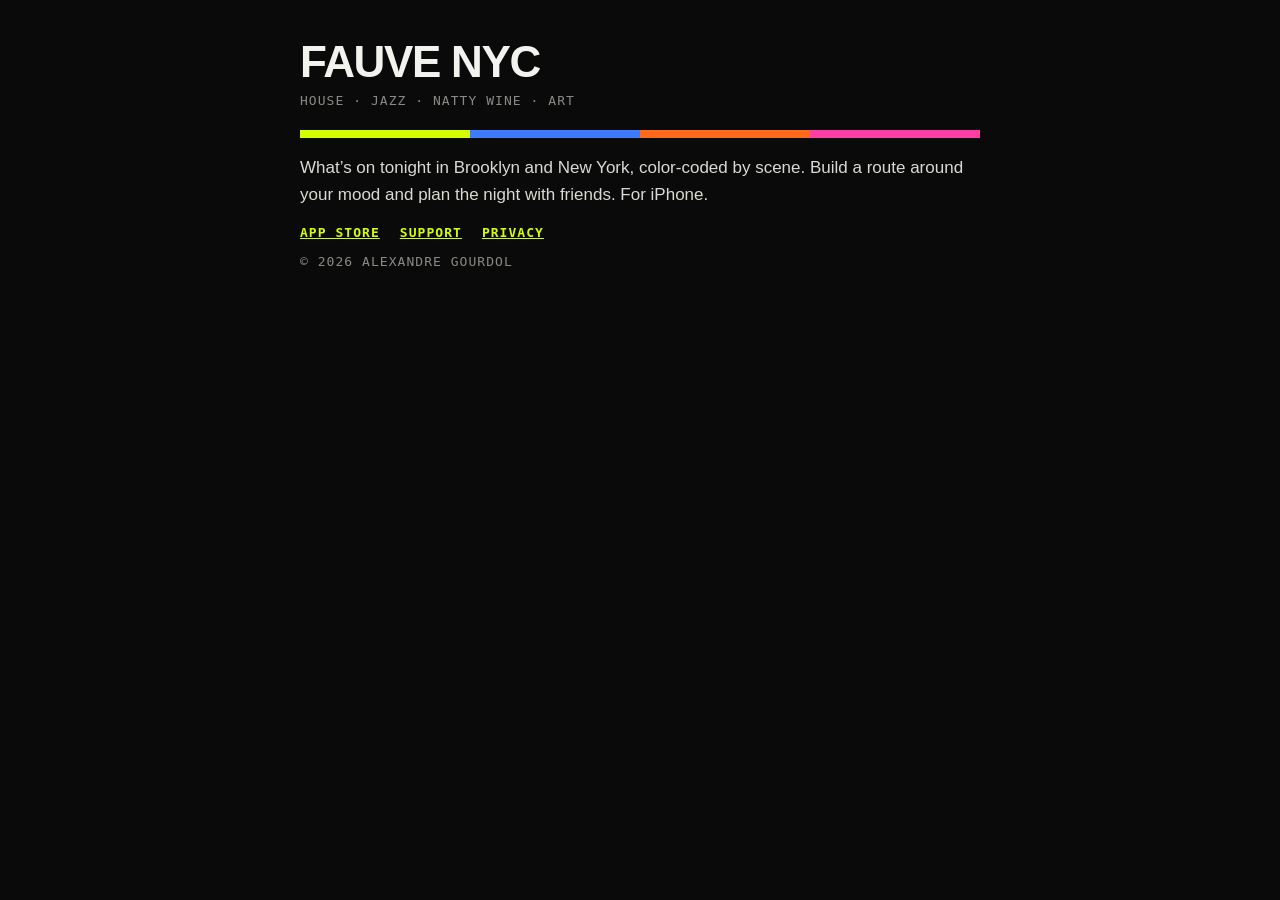
==== index.html @ bdf75ccf "Create index.html" ====
<!doctype html>
<html lang="en">
<head>
<meta charset="utf-8">
<meta name="viewport" content="width=device-width, initial-scale=1">
<title>FAUVE NYC</title>
<link rel="stylesheet" href="/style.css">
</head>
<body>
<main>
  <h1>FAUVE NYC</h1>
  <div class="meta">House · Jazz · Natty wine · Art</div>
  <div class="bar"><i></i><i></i><i></i><i></i></div>
  <p>What’s on tonight in Brooklyn and New York, color-coded by scene. Build a route around your mood and plan the night with friends. For iPhone.</p>
  <p class="links"><a href="https://apps.apple.com/app/id6825388764">App Store</a><a href="/support">Support</a><a href="/privacy">Privacy</a></p>
  <p class="meta">© 2026 Alexandre Gourdol</p>
</main>
</body>
</html>
---- style.css ----
:root { color-scheme: dark; }
body { margin: 0; background: #0A0A0A; color: #F2F2EE; font: 17px/1.55 "Helvetica Neue", Arial, sans-serif; }
main { max-width: 680px; margin: 0 auto; padding: 40px 16px 80px; }
.home { display: inline-block; margin-bottom: 28px; font: 700 13px Menlo, monospace; letter-spacing: 0.12em; color: #F2F2EE; text-decoration: none; }
h1 { font: 900 44px/1 "Arial Black", "Helvetica Neue", sans-serif; letter-spacing: -0.03em; margin: 0 0 8px; text-transform: uppercase; }
h2 { font: 800 19px/1.2 "Helvetica Neue", Arial, sans-serif; margin: 36px 0 8px; text-transform: uppercase; letter-spacing: 0.02em; }
p, li { color: #DADAD4; }
.meta { font: 13px/1.4 Menlo, monospace; color: #8A8A85; text-transform: uppercase; letter-spacing: 0.08em; }
.bar { display: grid; grid-template-columns: repeat(4, 1fr); height: 8px; margin: 20px 0 8px; }
.bar i:nth-child(1) { background: #D4FF00; } .bar i:nth-child(2) { background: #3D7BFF; }
.bar i:nth-child(3) { background: #FF6A1A; } .bar i:nth-child(4) { background: #FF3EA5; }
a { color: #D4FF00; }
table { border-collapse: collapse; width: 100%; font-size: 15px; }
th, td { text-align: left; vertical-align: top; padding: 8px 10px 8px 0; border-bottom: 1px solid #2A2A28; }
th { font: 12px Menlo, monospace; text-transform: uppercase; letter-spacing: 0.08em; color: #8A8A85; }
.links { display: flex; gap: 20px; flex-wrap: wrap; font: 700 13px Menlo, monospace; letter-spacing: 0.08em; text-transform: uppercase; }
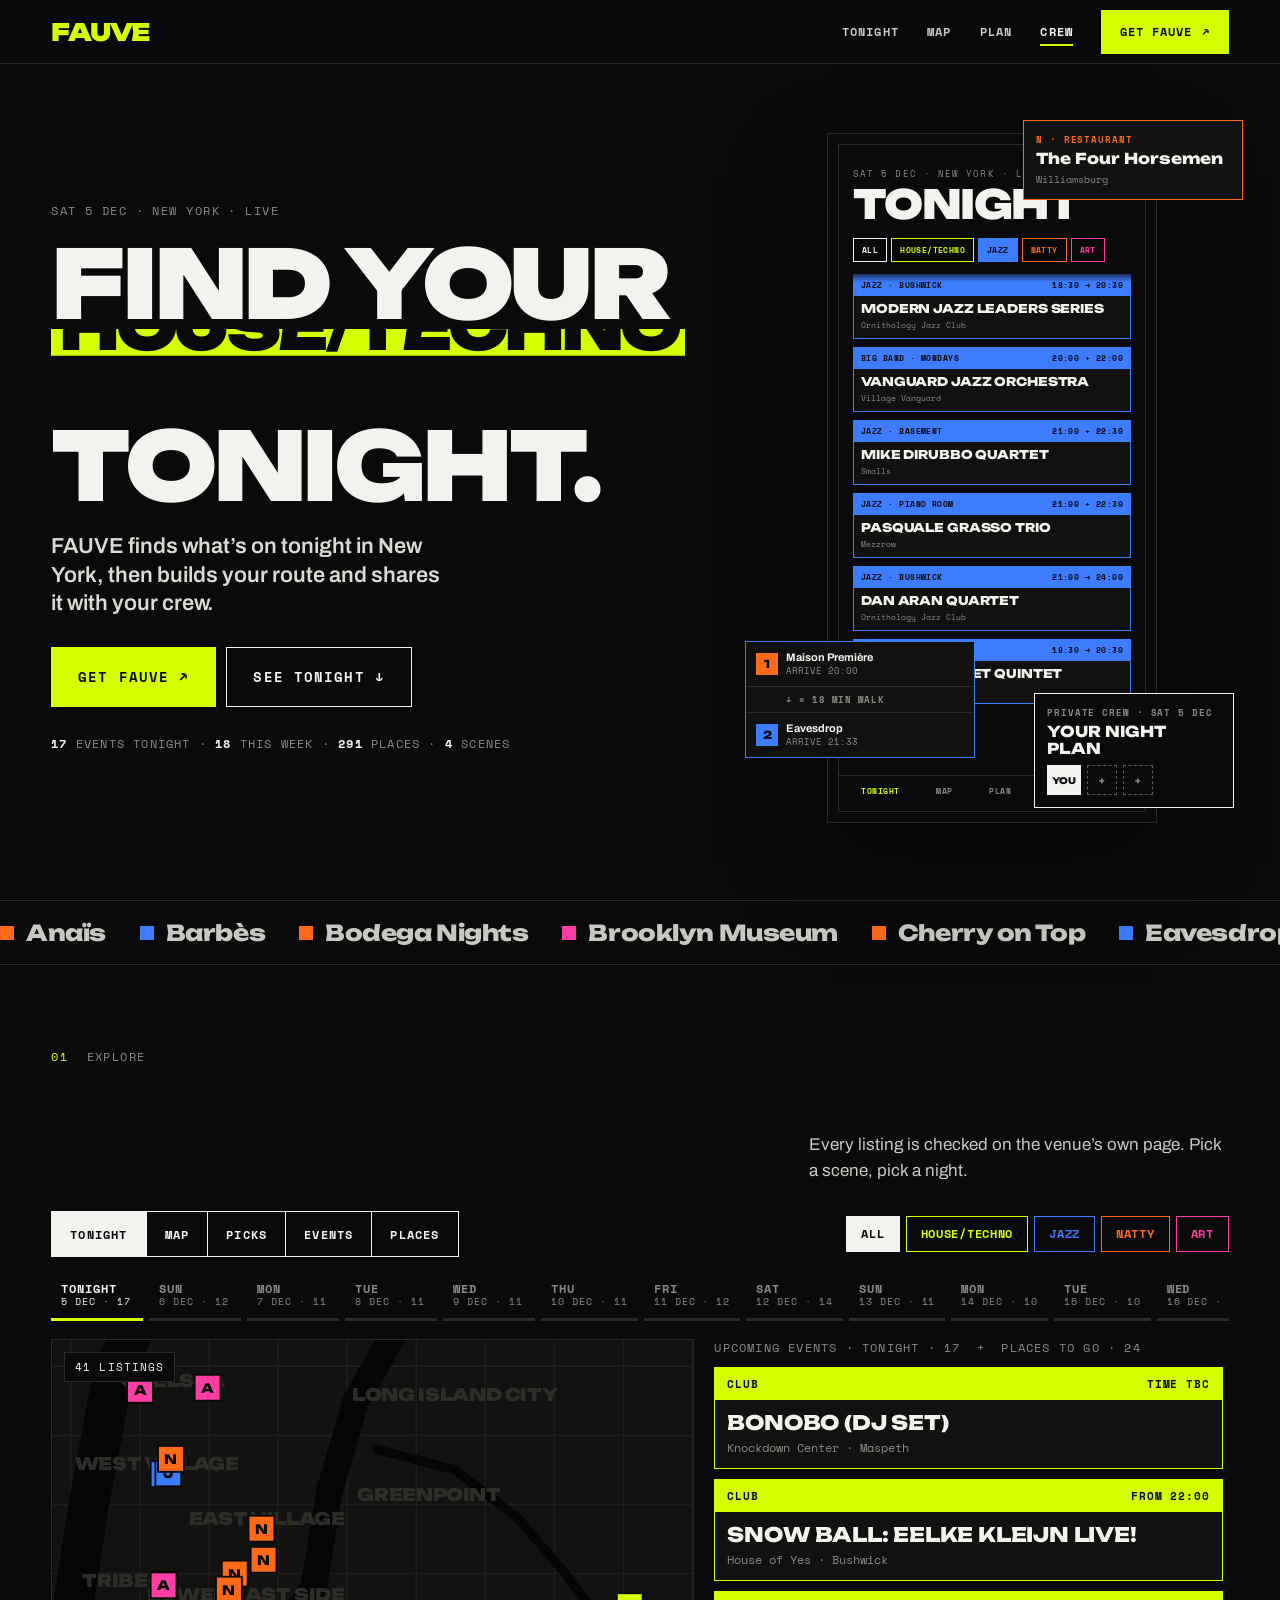
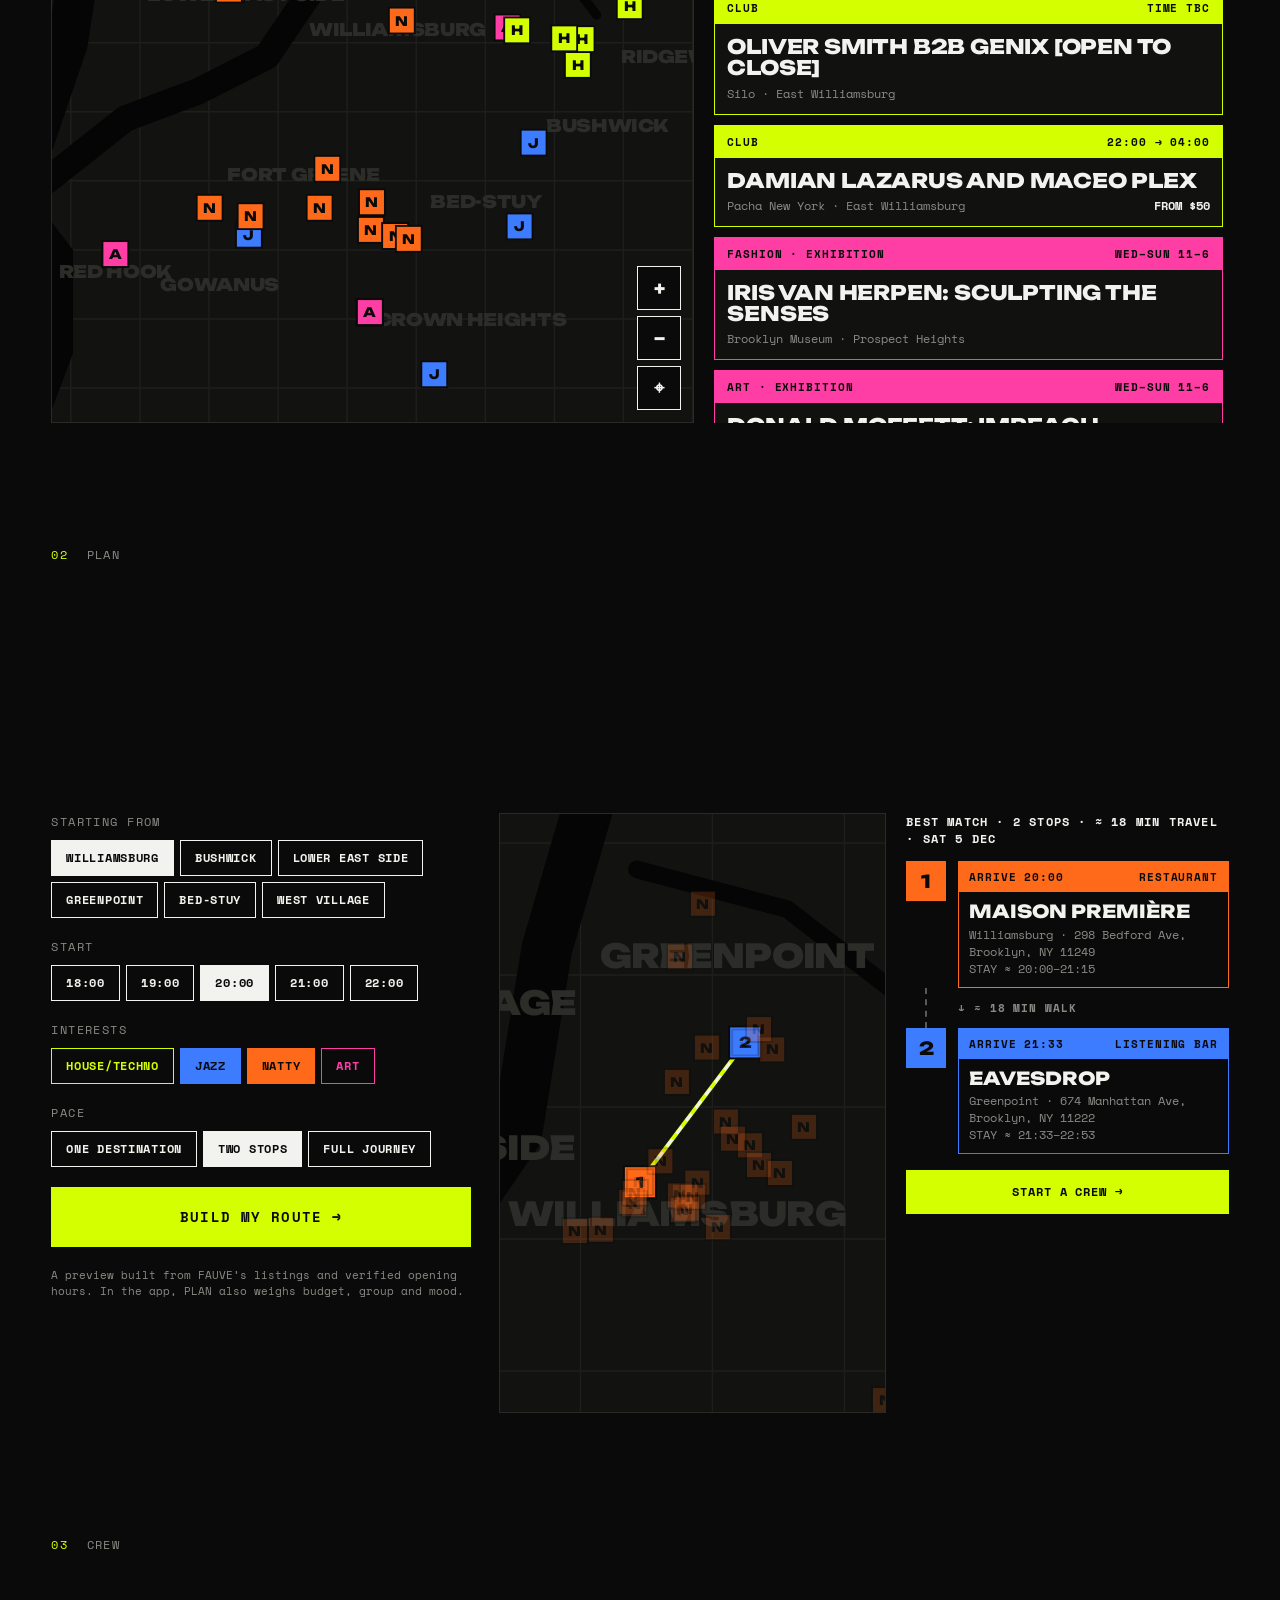
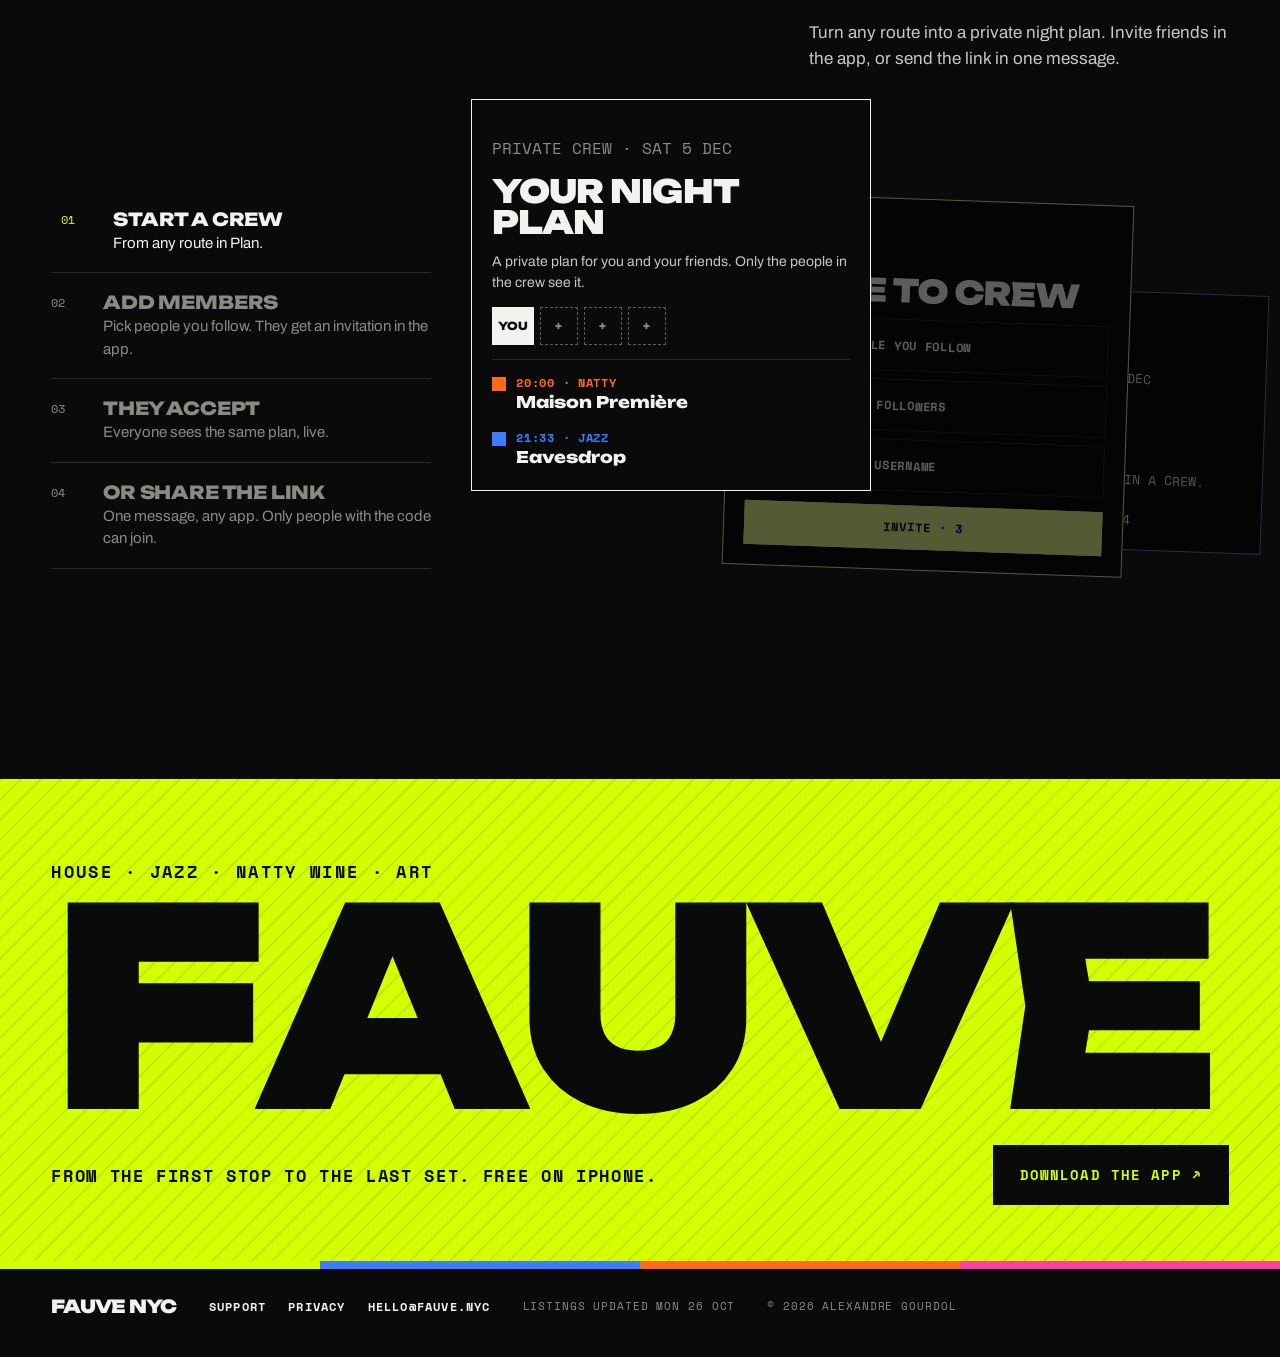
==== commit 1c6c4629: "Desktop site: Tonight, Map, Plan and Crew" ====
--- a/index.html
+++ b/index.html
@@ -3,17 +3,201 @@
 <head>
 <meta charset="utf-8">
 <meta name="viewport" content="width=device-width, initial-scale=1">
-<title>FAUVE NYC</title>
-<link rel="stylesheet" href="/style.css">
+<title>FAUVE NYC · Tonight in New York</title>
+<meta name="description" content="FAUVE finds what's on tonight in New York across house and techno, jazz, natural wine and art, then builds your route and shares it with your crew.">
+<meta name="theme-color" content="#0A0A0A">
+<link rel="preconnect" href="https://fonts.googleapis.com">
+<link rel="preconnect" href="https://fonts.gstatic.com" crossorigin>
+<link rel="stylesheet" href="https://fonts.googleapis.com/css2?family=Archivo:wght@400;600;800&family=Space+Mono:wght@400;700&family=Unbounded:wght@800;900&display=swap">
+<link rel="stylesheet" href="/site.css">
+<script defer src="/data.js"></script>
+<script defer src="/site.js"></script>
 </head>
 <body>
-<main>
-  <h1>FAUVE NYC</h1>
-  <div class="meta">House · Jazz · Natty wine · Art</div>
-  <div class="bar"><i></i><i></i><i></i><i></i></div>
-  <p>What’s on tonight in Brooklyn and New York, color-coded by scene. Build a route around your mood and plan the night with friends. For iPhone.</p>
-  <p class="links"><a href="https://apps.apple.com/app/id6825388764">App Store</a><a href="/support">Support</a><a href="/privacy">Privacy</a></p>
-  <p class="meta">© 2026 Alexandre Gourdol</p>
+<a class="skip" href="#explore">Skip to Tonight</a>
+
+<!-- Opening: the app's intro, direction A "Hatch". Click to skip; plays once per visit. -->
+<div class="intro" id="intro" aria-hidden="true">
+  <div class="intro-bars"><i></i><i></i><i></i><i></i></div>
+  <div class="intro-lime hatch">
+    <div class="intro-tag">HOUSE · JAZZ · NATTY WINE · ART</div>
+    <div class="intro-mask"><div class="intro-word">FAUVE</div></div>
+  </div>
+</div>
+
+<div class="cursor" aria-hidden="true"><span></span></div>
+
+<header class="nav" id="nav">
+  <a class="nav-logo" href="#top" aria-label="FAUVE NYC, back to top">FAUVE</a>
+  <nav class="nav-links" aria-label="Sections">
+    <a href="#explore" data-section="explore">TONIGHT</a>
+    <a href="#explore" data-section="explore" data-mode="map">MAP</a>
+    <a href="#plan" data-section="plan">PLAN</a>
+    <a href="#crew" data-section="crew">CREW</a>
+  </nav>
+  <a class="btn btn-accent nav-cta" href="https://apps.apple.com/app/id6825388764" data-magnetic>GET FAUVE <span aria-hidden="true">↗</span></a>
+  <button class="nav-menu" id="navMenu" aria-expanded="false" aria-controls="navSheet">MENU</button>
+</header>
+<div class="nav-sheet" id="navSheet" hidden>
+  <a href="#explore">TONIGHT</a><a href="#explore" data-mode="map">MAP</a><a href="#plan">PLAN</a><a href="#crew">CREW</a>
+  <a class="btn btn-accent" href="https://apps.apple.com/app/id6825388764">GET FAUVE ↗</a>
+</div>
+
+<main id="top">
+  <!-- HERO -->
+  <section class="hero" aria-labelledby="heroTitle">
+    <div class="hero-copy">
+      <p class="eyebrow" id="heroEyebrow">NEW YORK · TONIGHT · LIVE</p>
+      <h1 class="hero-title" id="heroTitle">
+        <span class="line"><span>FIND YOUR</span></span>
+        <span class="line"><span class="swap" id="heroSwap" aria-live="off">HOUSE/TECHNO</span></span>
+        <span class="line"><span>TONIGHT.</span></span>
+      </h1>
+      <p class="hero-sentence">FAUVE finds what’s on tonight in New York, then builds your route and shares it with your crew.</p>
+      <div class="hero-ctas">
+        <a class="btn btn-accent btn-lg" href="https://apps.apple.com/app/id6825388764" data-magnetic>GET FAUVE <span aria-hidden="true">↗</span></a>
+        <a class="btn btn-line btn-lg" href="#explore">SEE TONIGHT <span aria-hidden="true">↓</span></a>
+      </div>
+      <p class="hero-stats mono" id="heroStats"></p>
+    </div>
+
+    <div class="hero-stage" id="heroStage">
+      <div class="float float-pin" data-depth="28" aria-hidden="true"></div>
+      <div class="phone" data-depth="10">
+        <div class="phone-screen" id="phoneScreen" aria-label="Preview of the FAUVE app's Tonight screen" role="img">
+          <div class="ph-head">
+            <div class="ph-eyebrow" id="phEyebrow"></div>
+            <div class="ph-title">TONIGHT</div>
+          </div>
+          <div class="ph-chips" id="phChips"></div>
+          <div class="ph-feed"><div class="ph-feed-inner" id="phFeed"></div></div>
+          <div class="ph-tabs"><span class="on">TONIGHT</span><span>MAP</span><span>PLAN</span><span>SCENE</span><span>ME</span></div>
+        </div>
+      </div>
+      <div class="float float-route" data-depth="40" aria-hidden="true"></div>
+      <div class="float float-crew" data-depth="18" aria-hidden="true"></div>
+    </div>
+  </section>
+
+  <div class="marquee" aria-hidden="true"><div class="marquee-track" id="marquee"></div></div>
+
+  <!-- EXPLORE -->
+  <section class="explore" id="explore" aria-labelledby="exploreTitle">
+    <div class="section-head">
+      <p class="eyebrow"><span class="num">01</span> EXPLORE</p>
+      <h2 class="section-title reveal" id="exploreTitle">TONIGHT, ON ONE MAP.</h2>
+      <p class="section-sub">Every listing is checked on the venue’s own page. Pick a scene, pick a night.</p>
+    </div>
+
+    <div class="explore-bar">
+      <div class="modes" role="tablist" aria-label="Browse" id="modes">
+        <button role="tab" data-mode="tonight" aria-selected="true">TONIGHT</button>
+        <button role="tab" data-mode="map" aria-selected="false">MAP</button>
+        <button role="tab" data-mode="picks" aria-selected="false">PICKS</button>
+        <button role="tab" data-mode="events" aria-selected="false">EVENTS</button>
+        <button role="tab" data-mode="places" aria-selected="false">PLACES</button>
+      </div>
+      <div class="chips" id="sceneChips" role="group" aria-label="Scene"></div>
+    </div>
+    <div class="days" id="days" role="group" aria-label="Night"></div>
+
+    <div class="explore-grid" id="exploreGrid">
+      <div class="map-wrap">
+        <div class="map" id="exploreMap" role="application" aria-label="Map of tonight's listings. Drag to move, use the buttons to zoom."></div>
+        <div class="map-ctrl">
+          <button class="sq" data-zoom="1.4" aria-label="Zoom in">+</button>
+          <button class="sq" data-zoom="0.7" aria-label="Zoom out">−</button>
+          <button class="sq" data-reset aria-label="Back to the whole map">⌖</button>
+        </div>
+        <div class="map-count mono" id="mapCount"></div>
+      </div>
+      <div class="list-wrap">
+        <p class="list-head mono" id="listHead"></p>
+        <div class="list" id="list" aria-live="polite"></div>
+      </div>
+    </div>
+  </section>
+
+  <!-- PLAN -->
+  <section class="plan" id="plan" aria-labelledby="planTitle">
+    <div class="section-head">
+      <p class="eyebrow"><span class="num">02</span> PLAN</p>
+      <h2 class="section-title reveal" id="planTitle">TELL US YOUR MOOD.<br>WE’LL HANDLE THE REST.</h2>
+    </div>
+    <div class="plan-grid">
+      <form class="plan-form" id="planForm" aria-label="Build a route">
+        <fieldset><legend>STARTING FROM</legend><div class="chips" id="planFrom"></div></fieldset>
+        <fieldset><legend>START</legend><div class="chips" id="planStart"></div></fieldset>
+        <fieldset><legend>INTERESTS</legend><div class="chips" id="planInterests"></div></fieldset>
+        <fieldset><legend>PACE</legend><div class="chips" id="planPace"></div></fieldset>
+        <button class="btn btn-accent btn-lg btn-block" type="submit" data-magnetic>BUILD MY ROUTE →</button>
+        <p class="fine">A preview built from FAUVE’s listings and verified opening hours. In the app, PLAN also weighs budget, group and mood.</p>
+      </form>
+      <div class="plan-out">
+        <div class="map map-plan" id="planMap" role="img" aria-label="Map of the route"></div>
+        <ol class="route" id="route" aria-live="polite"></ol>
+      </div>
+    </div>
+  </section>
+
+  <!-- CREW -->
+  <section class="crew" id="crew" aria-labelledby="crewTitle">
+    <div class="section-head">
+      <p class="eyebrow"><span class="num">03</span> CREW</p>
+      <h2 class="section-title reveal" id="crewTitle">ONE PLAN.<br>THE WHOLE CREW.</h2>
+      <p class="section-sub">Turn any route into a private night plan. Invite friends in the app, or send the link in one message.</p>
+    </div>
+    <div class="crew-stage" id="crewStage">
+      <ol class="crew-steps" id="crewSteps">
+        <li data-step="0"><span class="mono">01</span><b>START A CREW</b><span>From any route in Plan.</span></li>
+        <li data-step="1"><span class="mono">02</span><b>ADD MEMBERS</b><span>Pick people you follow. They get an invitation in the app.</span></li>
+        <li data-step="2"><span class="mono">03</span><b>THEY ACCEPT</b><span>Everyone sees the same plan, live.</span></li>
+        <li data-step="3"><span class="mono">04</span><b>OR SHARE THE LINK</b><span>One message, any app. Only people with the code can join.</span></li>
+      </ol>
+      <div class="crew-cards" id="crewCards">
+        <article class="ccard ccard-plan" aria-label="Crew plan">
+          <p class="mono muted">PRIVATE CREW · <span id="crewDate"></span></p>
+          <h3>YOUR NIGHT PLAN</h3>
+          <p class="small">A private plan for you and your friends. Only the people in the crew see it.</p>
+          <div class="crew-members" id="crewMembers"></div>
+          <ol class="crew-stops" id="crewStops"></ol>
+        </article>
+        <article class="ccard ccard-invite" aria-label="Invite to crew">
+          <p class="mono muted">ADD MEMBERS</p>
+          <h3>INVITE TO CREW</h3>
+          <ul class="invite-rows" id="inviteRows"></ul>
+          <div class="btn btn-accent btn-block" aria-hidden="true">INVITE · 3</div>
+        </article>
+        <article class="ccard ccard-share" aria-label="Shared invite message">
+          <p class="mono muted">SHARE INVITE LINK</p>
+          <pre class="share-msg" id="shareMsg"></pre>
+        </article>
+      </div>
+    </div>
+  </section>
+
+  <!-- GET FAUVE -->
+  <section class="get hatch" id="get" aria-labelledby="getTitle">
+    <p class="get-tag">HOUSE · JAZZ · NATTY WINE · ART</p>
+    <h2 class="get-word" id="getTitle" aria-label="FAUVE">
+      <span>F</span><span>A</span><span>U</span><span>V</span><span>E</span>
+    </h2>
+    <div class="get-row">
+      <p class="get-line">FROM THE FIRST STOP TO THE LAST SET. FREE ON IPHONE.</p>
+      <a class="btn btn-ink btn-lg" href="https://apps.apple.com/app/id6825388764" data-magnetic>DOWNLOAD THE APP <span aria-hidden="true">↗</span></a>
+    </div>
+  </section>
 </main>
+
+<footer class="foot">
+  <div class="foot-bar"><i></i><i></i><i></i><i></i></div>
+  <div class="foot-row">
+    <span class="foot-logo">FAUVE NYC</span>
+    <nav aria-label="Footer"><a href="/support">SUPPORT</a><a href="/privacy">PRIVACY</a><a href="mailto:hello@fauve.nyc">HELLO@FAUVE.NYC</a></nav>
+    <span class="mono muted" id="footData"></span>
+    <span class="mono muted">© 2026 ALEXANDRE GOURDOL</span>
+  </div>
+</footer>
+<noscript><p class="noscript">FAUVE NYC shows what’s on tonight in New York. Turn on JavaScript to browse tonight’s listings, or <a href="https://apps.apple.com/app/id6825388764">get the app</a>.</p></noscript>
 </body>
 </html>
--- a/site.css
+++ b/site.css
@@ -0,0 +1,380 @@
+/* fauve.nyc: the app's tokens (src/theme/tokens.ts) on a large screen. Square corners, 1.5px borders,
+   four scene colors, three typefaces. */
+@property --accent { syntax: '<color>'; inherits: true; initial-value: #D4FF00; }
+
+:root {
+  --bg: #0A0A0A; --surface: #111110; --raised: #1A1A18; --line: #2A2A28; --dash: #5A5A55;
+  --text: #F2F2EE; --body: #DADAD4; --secondary: #C8C8C2; --muted: #8A8A85; --ink: #0A0A0A;
+  --house: #D4FF00; --jazz: #3D7BFF; --wine: #FF6A1A; --art: #FF3EA5;
+  --ground: #121211; --grid: #1E1E1C; --river: #050505; --district: #2C2C29;
+  --accent: #D4FF00;
+  --display: 'Unbounded', 'Arial Black', sans-serif;
+  --mono: 'Space Mono', ui-monospace, Menlo, monospace;
+  --sans: 'Archivo', 'Helvetica Neue', Arial, sans-serif;
+  --b: 1.5px;
+  --gutter: clamp(16px, 4vw, 56px);
+  --slam: cubic-bezier(.2, .9, .1, 1);
+  --wipe: cubic-bezier(.7, 0, .2, 1);
+  transition: --accent .6s var(--wipe);
+}
+* { box-sizing: border-box; }
+html { scroll-behavior: smooth; scroll-padding-top: 72px; }
+body { margin: 0; background: var(--bg); color: var(--text); font: 16px/1.5 var(--sans); -webkit-font-smoothing: antialiased; overflow-x: hidden; }
+a { color: inherit; }
+button { font: inherit; color: inherit; background: none; border: 0; padding: 0; cursor: pointer; }
+:focus-visible { outline: 2px solid var(--accent); outline-offset: 3px; }
+::selection { background: var(--accent); color: var(--ink); }
+.mono { font-family: var(--mono); }
+.muted { color: var(--muted); }
+.small { font-size: 14px; color: var(--secondary); }
+.skip { position: absolute; left: -999px; top: 8px; z-index: 100; background: var(--accent); color: var(--ink); padding: 10px 14px; font: 700 12px var(--mono); }
+.skip:focus { left: 8px; }
+.noscript { padding: 24px var(--gutter); }
+
+/* Hatched lime, as in the intro and the Event hero */
+.hatch { background-color: var(--house); background-image: repeating-linear-gradient(135deg, rgba(10,10,10,.09) 0 2px, transparent 2px 14px); color: var(--ink); }
+
+/* ---------- Buttons and chips ---------- */
+.btn { display: inline-flex; align-items: center; justify-content: center; gap: 10px; height: 44px; padding: 0 18px; font: 700 12px/1 var(--mono); letter-spacing: .08em; text-decoration: none; border: var(--b) solid transparent; white-space: nowrap; transition: background .25s, color .25s, border-color .25s, transform .25s var(--slam); }
+.btn-lg { height: 60px; padding: 0 26px; font-size: 14px; }
+.btn-block { width: 100%; }
+.btn-accent { background: var(--accent); color: var(--ink); border-color: var(--accent); }
+.btn-accent:hover { background: var(--text); border-color: var(--text); }
+.btn-line { border-color: var(--text); color: var(--text); }
+.btn-line:hover { background: var(--text); color: var(--ink); }
+.btn-ink { background: var(--ink); color: var(--house); border-color: var(--ink); }
+.btn-ink:hover { background: var(--text); color: var(--ink); }
+.btn span { transition: transform .3s var(--slam); }
+.btn:hover span { transform: translate(3px, -3px); }
+a.btn[href="#explore"]:hover span { transform: translateY(4px); }
+
+.chips { display: flex; flex-wrap: wrap; gap: 6px; }
+.chip { height: 36px; padding: 0 14px; border: var(--b) solid var(--c, var(--text)); color: var(--c, var(--text)); font: 700 12px/1 var(--mono); letter-spacing: .06em; transition: background .25s, color .25s, transform .2s; }
+.chip:hover { transform: translateY(-2px); }
+.chip[aria-pressed="true"] { background: var(--c, var(--text)); color: var(--ink); }
+.chip.c-house { --c: var(--house); } .chip.c-jazz { --c: var(--jazz); } .chip.c-wine { --c: var(--wine); } .chip.c-art { --c: var(--art); }
+
+.eyebrow { margin: 0; font: 400 12px/1.4 var(--mono); letter-spacing: .12em; color: var(--muted); text-transform: uppercase; }
+.eyebrow .num { color: var(--accent); margin-right: 10px; }
+
+/* ---------- Intro ---------- */
+.intro { position: fixed; inset: 0; z-index: 90; pointer-events: auto; cursor: pointer; }
+.intro-bars { position: absolute; inset: 0; display: grid; grid-template-rows: repeat(4, 1fr); background: var(--bg); }
+.intro-bars i { display: block; transform: scaleX(0); transform-origin: left; animation: bar .25s var(--slam) forwards; }
+.intro-bars i:nth-child(1) { background: var(--house); animation-delay: .3s; } .intro-bars i:nth-child(2) { background: var(--jazz); animation-delay: .36s; }
+.intro-bars i:nth-child(3) { background: var(--wine); animation-delay: .42s; } .intro-bars i:nth-child(4) { background: var(--art); animation-delay: .48s; }
+.intro-lime { position: absolute; inset: 0; transform: translateY(100%); animation: limeIn .25s var(--wipe) .7s forwards, limeOut .35s var(--wipe) 2.6s forwards; display: flex; flex-direction: column; justify-content: flex-end; padding: 0 var(--gutter) 6vh; }
+.intro-tag { font: 700 clamp(12px, 1.4vw, 18px) var(--mono); letter-spacing: .14em; opacity: 0; animation: fade .17s linear 1.13s forwards; margin-bottom: 1vh; }
+.intro-mask { overflow: hidden; }
+.intro-word { font: 900 clamp(72px, 21.5vw, 400px)/.86 var(--display); letter-spacing: -.05em; transform: translateY(110%); animation: up .27s var(--slam) .95s forwards; }
+.intro.done { animation: fadeOut .2s linear forwards; pointer-events: none; }
+.intro.skip-now .intro-bars { opacity: 0; transition: opacity .15s; }
+@keyframes bar { to { transform: scaleX(1); } }
+@keyframes limeIn { to { transform: translateY(0); } }
+@keyframes limeOut { from { transform: translateY(0); } to { transform: translateY(-100%); } }
+@keyframes up { to { transform: translateY(0); } }
+@keyframes fade { to { opacity: 1; } }
+@keyframes fadeOut { to { opacity: 0; visibility: hidden; } }
+
+/* ---------- Cursor ---------- */
+.cursor { display: none; position: fixed; left: 0; top: 0; z-index: 80; pointer-events: none; mix-blend-mode: difference; }
+.cursor.on { display: block; }
+.cursor span { display: block; width: 12px; height: 12px; margin: -6px 0 0 -6px; background: #fff; transition: width .25s var(--slam), height .25s var(--slam), margin .25s var(--slam), background .25s; }
+.cursor.big span { width: 46px; height: 46px; margin: -23px 0 0 -23px; background: transparent; border: var(--b) solid #fff; }
+@media (hover: none), (pointer: coarse) { .cursor { display: none; } }
+
+/* ---------- Nav ---------- */
+.nav { position: sticky; top: 0; z-index: 50; display: flex; align-items: center; gap: 28px; height: 64px; padding: 0 var(--gutter); background: rgba(10,10,10,.92); backdrop-filter: blur(10px); border-bottom: var(--b) solid var(--line); }
+.nav-logo { font: 900 24px/1 var(--display); letter-spacing: -.05em; color: var(--accent); text-decoration: none; transition: color .6s; }
+.nav-links { display: flex; gap: 28px; margin-left: auto; }
+.nav-links a { position: relative; font: 700 12px var(--mono); letter-spacing: .1em; text-decoration: none; color: var(--secondary); padding: 6px 0; }
+.nav-links a::after { content: ''; position: absolute; left: 0; right: 0; bottom: 0; height: 2px; background: var(--accent); transform: scaleX(0); transform-origin: left; transition: transform .35s var(--slam); }
+.nav-links a:hover, .nav-links a.on { color: var(--text); }
+.nav-links a:hover::after, .nav-links a.on::after { transform: scaleX(1); }
+.nav-menu { display: none; margin-left: auto; height: 40px; padding: 0 14px; border: var(--b) solid var(--text); font: 700 12px var(--mono); letter-spacing: .1em; }
+.nav-sheet { position: fixed; top: 64px; left: 0; right: 0; z-index: 49; background: var(--bg); border-bottom: var(--b) solid var(--line); display: grid; padding: 8px var(--gutter) 20px; }
+.nav-sheet[hidden] { display: none; }
+.nav-sheet a:not(.btn) { padding: 16px 0; border-bottom: var(--b) solid var(--line); font: 800 22px var(--display); text-decoration: none; }
+.nav-sheet .btn { margin-top: 16px; }
+
+/* ---------- Hero ---------- */
+.hero { position: relative; display: grid; grid-template-columns: minmax(0, 7fr) minmax(0, 5fr); gap: 40px; align-items: center; min-height: calc(100vh - 64px); padding: 48px var(--gutter) 56px; }
+.hero-title { margin: 18px 0 22px; font: 900 clamp(48px, 7.4vw, 124px)/.9 var(--display); letter-spacing: -.045em; text-transform: uppercase; }
+.hero-title .line { display: block; overflow: hidden; padding: .04em 0 .02em; }
+.hero-title .line > span { display: inline-block; transform: translateY(105%); }
+body.ready .hero-title .line > span { animation: up .8s var(--slam) forwards; }
+body.ready .hero-title .line:nth-child(2) > span { animation-delay: .08s; }
+body.ready .hero-title .line:nth-child(3) > span { animation-delay: .16s; }
+.swap { background: var(--accent); color: var(--ink); padding: 0 .12em; transition: background .5s; }
+.swap.out { animation: swapOut .28s var(--wipe) forwards !important; }
+.swap.in { animation: swapIn .42s var(--slam) forwards !important; }
+@keyframes swapOut { from { transform: translateY(0); } to { transform: translateY(-105%); } }
+@keyframes swapIn { from { transform: translateY(105%); } to { transform: translateY(0); } }
+.hero-copy { min-width: 0; }
+.hero-sentence { max-width: 30ch; margin: 0 0 30px; font: 600 clamp(19px, 1.7vw, 26px)/1.3 var(--sans); color: var(--body); }
+.hero-ctas { display: flex; flex-wrap: wrap; gap: 10px; }
+.hero-stats { margin: 28px 0 0; font-size: 12px; letter-spacing: .1em; color: var(--muted); }
+.hero-stats b { color: var(--text); font-weight: 700; }
+
+.hero-stage { position: relative; height: min(78vh, 760px); min-height: 560px; perspective: 1400px; }
+.phone { position: absolute; left: 50%; top: 50%; width: 330px; height: 690px; margin: -345px 0 0 -165px; border: var(--b) solid var(--line); background: var(--bg); padding: 10px; box-shadow: 0 40px 80px rgba(0,0,0,.55); will-change: transform; }
+.phone-screen { position: relative; height: 100%; overflow: hidden; background: var(--bg); border: var(--b) solid var(--line); display: flex; flex-direction: column; }
+.ph-head { padding: 22px 14px 8px; }
+.ph-eyebrow { font: 400 9px var(--mono); letter-spacing: .12em; color: var(--muted); }
+.ph-title { font: 900 40px/.9 var(--display); letter-spacing: -.04em; margin-top: 6px; }
+.ph-chips { display: flex; gap: 4px; padding: 8px 14px; overflow: hidden; }
+.ph-chips span { flex: none; height: 24px; padding: 0 8px; display: flex; align-items: center; border: var(--b) solid var(--c); color: var(--c); font: 700 8px var(--mono); letter-spacing: .05em; transition: background .4s, color .4s; }
+.ph-chips span.on { background: var(--c); color: var(--ink); }
+.ph-feed { position: relative; flex: 1; overflow: hidden; padding: 4px 14px 0; mask-image: linear-gradient(transparent 0, #000 12px, #000 calc(100% - 40px), transparent); }
+.ph-feed-inner { display: grid; gap: 8px; }
+.ph-feed-inner.cycle { animation: phIn .55s var(--slam); }
+@keyframes phIn { from { transform: translateY(26px); opacity: 0; } to { transform: none; opacity: 1; } }
+.ph-card { border: var(--b) solid var(--c); background: var(--surface); }
+.ph-card .h { display: flex; justify-content: space-between; background: var(--c); color: var(--ink); font: 700 7.5px var(--mono); letter-spacing: .06em; padding: 5px 7px; }
+.ph-card .t { font: 800 12px/1.08 var(--display); letter-spacing: -.01em; padding: 7px 7px 3px; text-transform: uppercase; }
+.ph-card .m { display: flex; justify-content: space-between; font: 400 8px var(--mono); color: var(--muted); padding: 0 7px 7px; }
+.ph-card.place { border: 0; border-left: 4px solid var(--c); background: none; padding: 2px 0 2px 8px; }
+.ph-card.place .k { font: 700 7.5px var(--mono); color: var(--c); letter-spacing: .08em; }
+.ph-card.place .t { padding: 2px 0; font-size: 12px; text-transform: none; }
+.ph-card.place .m { padding: 0; }
+.ph-tabs { display: flex; justify-content: space-around; border-top: var(--b) solid var(--line); padding: 10px 4px 14px; font: 700 7.5px var(--mono); letter-spacing: .06em; color: var(--muted); }
+.ph-tabs .on { color: var(--accent); }
+
+.float { position: absolute; border: var(--b) solid var(--text); background: var(--surface); will-change: transform; }
+.float-pin { right: -3%; top: -1%; z-index: 2; width: 220px; padding: 12px; border-color: var(--wine); }
+.float-route { left: -2%; bottom: 10%; width: 230px; padding: 0; border-color: var(--jazz); }
+.float-crew { right: -1%; bottom: 3%; width: 200px; padding: 12px; background: var(--bg); }
+.fl-k { font: 700 9px var(--mono); letter-spacing: .1em; color: var(--c, var(--muted)); }
+.fl-t { font: 800 15px/1.1 var(--display); margin: 5px 0 4px; }
+.fl-m { font: 400 10px var(--mono); color: var(--muted); }
+.fl-step { display: flex; gap: 8px; align-items: center; padding: 9px 10px; border-bottom: var(--b) solid var(--line); }
+.fl-step:last-child { border-bottom: 0; }
+.fl-step b { flex: none; width: 22px; height: 22px; display: grid; place-items: center; background: var(--c); color: var(--ink); font: 800 11px var(--display); }
+.fl-step span { font: 700 11px/1.2 var(--sans); }
+.fl-step small { display: block; font: 400 9px var(--mono); color: var(--muted); }
+.fl-walk { font: 700 9px var(--mono); color: var(--muted); padding: 6px 10px 6px 40px; border-bottom: var(--b) solid var(--line); letter-spacing: .06em; }
+.fl-av { display: flex; gap: 6px; margin-top: 8px; }
+.fl-av i { min-width: 30px; height: 30px; padding: 0 5px; display: grid; place-items: center; font: 800 9px var(--display); font-style: normal; background: var(--text); color: var(--ink); }
+.fl-av i.empty { background: none; border: var(--b) dashed var(--dash); color: var(--muted); }
+
+/* ---------- Marquee ---------- */
+.marquee { overflow: hidden; border-block: var(--b) solid var(--line); padding: 18px 0; }
+.marquee-track { display: flex; gap: 34px; width: max-content; animation: marq 80s linear infinite; }
+.marquee:hover .marquee-track { animation-play-state: paused; }
+.marquee-track span { display: inline-flex; align-items: center; gap: 12px; font: 800 22px var(--display); letter-spacing: -.02em; white-space: nowrap; color: var(--secondary); }
+.marquee-track span i { width: 14px; height: 14px; background: var(--c); }
+@keyframes marq { to { transform: translateX(-50%); } }
+
+/* ---------- Sections ---------- */
+section.explore, section.plan, section.crew { padding: 84px var(--gutter) 40px; }
+.section-head { display: grid; grid-template-columns: minmax(0, 1fr) minmax(0, 420px); gap: 14px 40px; align-items: end; margin-bottom: 28px; }
+.section-head .eyebrow { grid-column: 1 / -1; }
+.section-title { margin: 0; font: 900 clamp(34px, 4.4vw, 72px)/.92 var(--display); letter-spacing: -.045em; text-transform: uppercase; }
+.section-sub { margin: 0; max-width: 46ch; font-size: 17px; color: var(--secondary); }
+.reveal { clip-path: inset(0 0 100% 0); transform: translateY(30px); transition: clip-path .9s var(--slam), transform .9s var(--slam); }
+.reveal.in { clip-path: inset(0 0 -10% 0); transform: none; }
+
+/* ---------- Explore ---------- */
+.explore-bar { display: flex; flex-wrap: wrap; gap: 14px 24px; align-items: center; justify-content: space-between; }
+.modes { display: flex; border: var(--b) solid var(--text); }
+.modes button { position: relative; height: 44px; padding: 0 18px; font: 700 12px var(--mono); letter-spacing: .1em; z-index: 1; transition: color .3s; }
+.modes button + button { border-left: var(--b) solid var(--text); }
+.modes button[aria-selected="true"] { background: var(--text); color: var(--ink); }
+.days { display: flex; gap: 6px; margin: 16px 0 18px; overflow-x: auto; scrollbar-width: none; scroll-snap-type: x mandatory; }
+.days::-webkit-scrollbar { display: none; }
+.days[hidden] { display: none; }
+.day { flex: none; scroll-snap-align: start; min-width: 92px; padding: 8px 10px 9px; text-align: left; border-bottom: 3px solid var(--line); font: 700 12px/1.25 var(--mono); letter-spacing: .08em; color: var(--muted); transition: color .25s, border-color .35s; }
+.day small { display: block; font-weight: 400; }
+.day[aria-pressed="true"] { color: var(--text); border-color: var(--accent); }
+.day:disabled { opacity: .35; cursor: default; }
+
+.explore-grid { display: grid; grid-template-columns: minmax(0, 1.25fr) minmax(360px, 1fr); grid-template-rows: minmax(0, 1fr); gap: 20px; height: min(76vh, 760px); min-height: 520px; transition: grid-template-columns .6s var(--wipe); }
+.explore-grid.map-only { grid-template-columns: minmax(0, 1fr) minmax(0, 0fr); }
+.explore-grid.map-only .list-wrap { opacity: 0; pointer-events: none; }
+.map-wrap { position: relative; min-width: 0; border: var(--b) solid var(--line); overflow: hidden; }
+.map { position: absolute; inset: 0; background: var(--ground); overflow: hidden; touch-action: none; cursor: grab; user-select: none; }
+.map.dragging { cursor: grabbing; }
+.map svg { width: 100%; height: 100%; display: block; }
+.map .world { transition: transform .8s var(--wipe); }
+.map.dragging .world, .map.instant .world { transition: none; }
+.map .districts text { font: 900 30px var(--display); letter-spacing: -.02em; fill: var(--district); text-transform: uppercase; }
+.pin { cursor: pointer; }
+.pin rect { stroke: var(--bg); stroke-width: 2; transition: transform .35s var(--slam); transform-box: fill-box; transform-origin: center; }
+.pin text { font: 800 13px var(--display); fill: var(--ink); pointer-events: none; transition: transform .35s var(--slam); transform-box: fill-box; transform-origin: center; }
+.pin.dim { opacity: .2; }
+.pin:hover rect, .pin.hot rect { transform: scale(1.35); }
+.pin.sel rect { transform: scale(1.6); stroke: var(--text); }
+.pin.sel text, .pin:hover text, .pin.hot text { transform: scale(1.35); }
+.pin.pop { animation: pinPop .5s var(--slam) both; }
+@keyframes pinPop { from { opacity: 0; transform: translateY(-14px); } }
+.map-tip { position: absolute; z-index: 3; pointer-events: none; min-width: 180px; max-width: 260px; padding: 10px 12px; background: var(--bg); border: var(--b) solid var(--c); transform: translate(-50%, calc(-100% - 22px)); opacity: 0; transition: opacity .2s; }
+.map-tip.on { opacity: 1; }
+.map-tip b { display: block; font: 800 14px/1.15 var(--display); margin: 3px 0; }
+.map-tip span { font: 700 10px var(--mono); letter-spacing: .08em; color: var(--c); }
+.map-tip small { display: block; font: 400 10px var(--mono); color: var(--muted); }
+.map-ctrl { position: absolute; right: 12px; bottom: 12px; display: grid; gap: 6px; z-index: 2; }
+.sq { width: 44px; height: 44px; display: grid; place-items: center; background: var(--bg); border: var(--b) solid var(--text); font: 800 18px var(--display); transition: background .2s, color .2s; }
+.sq:hover { background: var(--text); color: var(--ink); }
+.map-count { position: absolute; left: 12px; top: 12px; z-index: 2; background: var(--bg); border: var(--b) solid var(--line); padding: 6px 10px; font-size: 11px; letter-spacing: .1em; }
+.route-line { fill: none; stroke: var(--text); stroke-width: 3; stroke-dasharray: 9 7; }
+.route-line.draw { animation: dash 1.1s linear infinite; }
+@keyframes dash { to { stroke-dashoffset: -32; } }
+.route-solid { fill: none; stroke: var(--accent); stroke-width: 4; }
+.stop-num rect { stroke: var(--bg); stroke-width: 2; }
+.stop-num text { font: 800 15px var(--display); fill: var(--ink); }
+
+.list-wrap { min-width: 0; min-height: 0; display: flex; flex-direction: column; transition: opacity .4s; }
+.list-head { margin: 0 0 10px; font-size: 12px; letter-spacing: .1em; color: var(--muted); }
+.list { flex: 1; overflow-y: auto; display: grid; align-content: start; gap: 10px; padding-right: 6px; scrollbar-width: thin; scrollbar-color: var(--line) transparent; }
+.card { --c: var(--text); position: relative; border: var(--b) solid var(--c); background: var(--surface); text-align: left; width: 100%; opacity: 0; transform: translateX(28px); animation: slideIn .5s var(--slam) forwards; transition: transform .3s var(--slam), box-shadow .3s; }
+.card:hover, .card.hot { transform: translateX(-6px); box-shadow: 6px 6px 0 var(--c); }
+@keyframes slideIn { to { opacity: 1; transform: none; } }
+.card .ch { display: flex; justify-content: space-between; gap: 8px; background: var(--c); color: var(--ink); padding: 8px 12px; font: 700 11px var(--mono); letter-spacing: .08em; }
+.card .cb { padding: 12px; }
+.card h3 { margin: 0 0 6px; font: 800 20px/1.06 var(--display); letter-spacing: -.01em; text-transform: uppercase; overflow-wrap: anywhere; }
+.card .where { display: flex; justify-content: space-between; gap: 8px; font: 400 12px var(--mono); color: var(--muted); }
+.card .where b { color: var(--text); font-weight: 700; }
+.card .more { display: grid; grid-template-rows: 0fr; transition: grid-template-rows .45s var(--wipe); }
+.card .more > div { overflow: hidden; }
+.card.open .more { grid-template-rows: 1fr; }
+.card .more p { margin: 10px 0 12px; color: var(--body); font-size: 15px; }
+.card .acts { display: flex; gap: 8px; flex-wrap: wrap; }
+.card .acts .btn { height: 40px; }
+.card .act-c { background: var(--c); color: var(--ink); border-color: var(--c); }
+.card.place { border: 0; border-left: 6px solid var(--c); background: none; }
+.card.place .cb { padding: 4px 0 6px 14px; }
+.card.place .k { font: 700 11px var(--mono); letter-spacing: .1em; color: var(--c); }
+.card.place h3 { text-transform: none; font-size: 21px; margin-top: 4px; }
+.card.place:hover, .card.place.hot { box-shadow: none; background: var(--surface); }
+.card.house { --c: var(--house); } .card.jazz { --c: var(--jazz); } .card.wine { --c: var(--wine); } .card.art { --c: var(--art); }
+.card .toggle { position: absolute; inset: 0; z-index: 1; }
+.card .acts, .card .acts * { position: relative; z-index: 2; }
+.empty { padding: 30px 0; font: 700 12px var(--mono); letter-spacing: .1em; color: var(--muted); }
+
+/* ---------- Plan ---------- */
+.plan-grid { display: grid; grid-template-columns: minmax(300px, 420px) minmax(0, 1fr); gap: 28px; align-items: start; }
+.plan-form { display: grid; gap: 20px; position: sticky; top: 84px; }
+.plan-form fieldset { border: 0; margin: 0; padding: 0; display: grid; gap: 10px; }
+.plan-form legend { padding: 0; margin-bottom: 10px; font: 400 12px var(--mono); letter-spacing: .12em; color: var(--muted); }
+.fine { margin: 0; font: 400 11px/1.5 var(--mono); color: var(--muted); }
+.plan-out { display: grid; grid-template-columns: minmax(0, 1.2fr) minmax(280px, 1fr); gap: 20px; }
+.map-plan { position: relative; inset: auto; height: 600px; border: var(--b) solid var(--line); cursor: default; }
+.route { list-style: none; margin: 0; padding: 0; display: grid; align-content: start; }
+.stop { --c: var(--text); display: grid; grid-template-columns: 40px 1fr; gap: 12px; opacity: 0; transform: translateY(18px); animation: slideIn .55s var(--slam) forwards; }
+.stop .n { width: 40px; height: 40px; display: grid; place-items: center; background: var(--c); color: var(--ink); font: 800 18px var(--display); }
+.stop .sb { border: var(--b) solid var(--c); }
+.stop .sh { display: flex; justify-content: space-between; gap: 8px; background: var(--c); color: var(--ink); padding: 7px 10px; font: 700 11px var(--mono); letter-spacing: .08em; }
+.stop .sc { padding: 10px; }
+.stop h3 { margin: 0 0 4px; font: 800 18px/1.1 var(--display); text-transform: uppercase; }
+.stop p { margin: 0; font: 400 12px var(--mono); color: var(--muted); }
+.walk { margin: 0 0 0 19px; padding: 12px 0 12px 31px; border-left: 2px dashed var(--dash); font: 700 11px var(--mono); letter-spacing: .08em; color: var(--muted); opacity: 0; animation: fade .4s linear forwards; }
+.stop.house { --c: var(--house); } .stop.jazz { --c: var(--jazz); } .stop.wine { --c: var(--wine); } .stop.art { --c: var(--art); }
+.route-sum { margin: 0 0 14px; font: 700 12px var(--mono); letter-spacing: .1em; }
+.route-cta { margin-top: 16px; }
+
+/* ---------- Crew ---------- */
+.crew-stage { display: grid; grid-template-columns: minmax(260px, 380px) minmax(0, 1fr); gap: 40px; align-items: center; }
+.crew-steps { list-style: none; margin: 0; padding: 0; display: grid; }
+.crew-steps li { display: grid; grid-template-columns: 40px 1fr; gap: 2px 12px; padding: 18px 0; border-bottom: var(--b) solid var(--line); cursor: pointer; transition: color .3s, padding .35s var(--slam); color: var(--muted); }
+.crew-steps li .mono { grid-row: span 2; font-size: 12px; padding-top: 3px; }
+.crew-steps li b { font: 800 18px var(--display); letter-spacing: -.01em; }
+.crew-steps li span:last-child { font-size: 15px; }
+.crew-steps li.on { color: var(--text); padding-left: 10px; }
+.crew-steps li.on .mono { color: var(--accent); }
+.crew-cards { position: relative; height: 560px; }
+.ccard { position: absolute; width: min(400px, 56%); background: var(--bg); border: var(--b) solid var(--text); padding: 20px; transition: transform .8s var(--slam), filter .6s, border-color .4s; }
+.ccard.back { filter: brightness(.38) grayscale(.6); }
+.ccard h3 { margin: 6px 0 8px; font: 900 32px/.95 var(--display); letter-spacing: -.03em; }
+.ccard-plan { left: 0; top: 0; z-index: 3; }
+.ccard-invite { left: 26%; top: 60px; z-index: 2; border-color: var(--house); }
+.ccard-share { left: 44%; top: 150px; z-index: 1; border-color: var(--jazz); }
+.crew-cards[data-step="0"] .ccard-invite, .crew-cards[data-step="0"] .ccard-share { transform: translate(60px, 40px) rotate(2deg); }
+.crew-cards[data-step="1"] .ccard-invite { z-index: 4; transform: translate(-20px, 20px); }
+.crew-cards[data-step="1"] .ccard-share { transform: translate(60px, 60px) rotate(2deg); }
+.crew-cards[data-step="2"] .ccard-plan { z-index: 4; transform: translate(10px, 10px); border-color: var(--accent); }
+.crew-cards[data-step="2"] .ccard-invite { transform: translate(40px, 80px) rotate(-2deg); }
+.crew-cards[data-step="2"] .ccard-share { transform: translate(60px, 80px) rotate(2deg); }
+.crew-cards[data-step="3"] .ccard-share { z-index: 4; transform: translate(-60px, 0); }
+.crew-cards[data-step="3"] .ccard-invite { transform: translate(-40px, 90px) rotate(-2deg); }
+.crew-members { display: flex; gap: 6px; margin: 14px 0; }
+.crew-members i { min-width: 38px; height: 38px; padding: 0 6px; display: grid; place-items: center; font: 800 11px var(--display); font-style: normal; background: var(--text); color: var(--ink); transition: background .4s, border-color .4s, color .4s, transform .4s var(--slam); }
+.crew-members i.empty { background: none; border: var(--b) dashed var(--dash); color: var(--muted); }
+.crew-members i.joined { background: var(--accent); transform: translateY(-4px); }
+.crew-stops { list-style: none; margin: 0; padding: 0; display: grid; gap: 14px; border-top: var(--b) solid var(--line); padding-top: 14px; }
+.crew-stops li { display: grid; grid-template-columns: 14px 1fr; gap: 10px; }
+.crew-stops li i { width: 14px; height: 14px; background: var(--c); margin-top: 3px; }
+.crew-stops li b { display: block; font: 700 12px var(--mono); color: var(--c); letter-spacing: .06em; }
+.crew-stops li span { font: 800 16px var(--display); }
+.invite-rows { list-style: none; margin: 14px 0; padding: 0; display: grid; gap: 8px; }
+.invite-rows li { display: flex; align-items: center; gap: 10px; padding: 10px; border: var(--b) solid var(--line); font: 700 12px var(--mono); letter-spacing: .06em; transition: border-color .4s; }
+.invite-rows li i { width: 30px; height: 30px; flex: none; display: grid; place-items: center; border: var(--b) dashed var(--dash); color: var(--muted); font-style: normal; }
+.invite-rows li em { margin-left: auto; font-style: normal; color: var(--muted); }
+.invite-rows li.on { border-color: var(--house); }
+.invite-rows li.on em { color: var(--house); }
+.share-msg { margin: 12px 0 0; white-space: pre-wrap; font: 400 13px/1.55 var(--mono); color: var(--body); }
+
+/* ---------- Get ---------- */
+.get { margin-top: 80px; padding: 80px var(--gutter) 56px; overflow: hidden; }
+.get-tag { margin: 0; font: 700 clamp(12px, 1.3vw, 18px) var(--mono); letter-spacing: .14em; }
+.get-word { margin: 6px 0 24px; display: flex; font: 900 clamp(72px, 21.5vw, 400px)/.84 var(--display); letter-spacing: -.05em; overflow: hidden; }
+.get-word span { display: inline-block; transform: translateY(110%); transition: transform .7s var(--slam); }
+.get.in .get-word span { transform: none; }
+.get.in .get-word span:nth-child(2) { transition-delay: .05s; } .get.in .get-word span:nth-child(3) { transition-delay: .1s; }
+.get.in .get-word span:nth-child(4) { transition-delay: .15s; } .get.in .get-word span:nth-child(5) { transition-delay: .2s; }
+.get-row { display: flex; flex-wrap: wrap; gap: 20px; align-items: center; justify-content: space-between; }
+.get-line { margin: 0; font: 700 clamp(13px, 1.3vw, 18px) var(--mono); letter-spacing: .1em; }
+
+/* ---------- Footer ---------- */
+.foot-bar { display: grid; grid-template-columns: repeat(4, 1fr); height: 8px; }
+.foot-bar i:nth-child(1) { background: var(--house); } .foot-bar i:nth-child(2) { background: var(--jazz); } .foot-bar i:nth-child(3) { background: var(--wine); } .foot-bar i:nth-child(4) { background: var(--art); }
+.foot-row { display: flex; flex-wrap: wrap; gap: 16px 32px; align-items: center; padding: 26px var(--gutter) 40px; font-size: 12px; }
+.foot-logo { font: 900 18px var(--display); letter-spacing: -.04em; }
+.foot-row nav { display: flex; gap: 22px; flex-wrap: wrap; }
+.foot-row nav a { font: 700 12px var(--mono); letter-spacing: .1em; text-decoration: none; }
+.foot-row nav a:hover { color: var(--accent); }
+.foot-row .mono { font-size: 11px; letter-spacing: .08em; }
+
+/* ---------- Responsive ---------- */
+@media (max-width: 1180px) {
+  .plan-out { grid-template-columns: 1fr; }
+  .map-plan { height: 460px; }
+  .float-route { left: -6%; }
+}
+@media (max-width: 1024px) {
+  .section-head { grid-template-columns: 1fr; }
+  .hero { grid-template-columns: minmax(0, 1fr); min-height: 0; }
+  .hero-stage { height: 640px; }
+  .explore-grid { grid-template-columns: 1fr; height: auto; }
+  .explore-grid .map-wrap { height: 460px; }
+  .explore-grid .list { max-height: 640px; }
+  .explore-grid.map-only .map-wrap { height: 620px; }
+  .explore-grid.map-only .list-wrap { display: none; }
+  .plan-grid { grid-template-columns: 1fr; }
+  .plan-form { position: static; }
+  .crew-stage { grid-template-columns: 1fr; }
+  .crew-cards { height: 600px; }
+}
+@media (max-width: 720px) {
+  .nav-links, .nav-cta { display: none; }
+  .nav-menu { display: block; }
+  .hero { padding-top: 28px; }
+  .hero-stage { height: 600px; min-height: 0; margin: 0 -8px; }
+  .phone { transform: scale(.86); }
+  .float-pin { right: 2%; top: -2%; width: 180px; }
+  .float-route { left: -4%; bottom: 4%; width: 190px; }
+  .float-crew { display: none; }
+  section.explore, section.plan, section.crew { padding-top: 80px; }
+  .modes { width: 100%; overflow-x: auto; }
+  .modes button { flex: 1 0 auto; padding: 0 12px; }
+  .explore-grid .map-wrap { height: 380px; }
+  .card h3 { font-size: 18px; }
+  .crew-cards { height: auto; display: grid; gap: 14px; }
+  .ccard { position: relative; left: auto !important; top: auto !important; width: 100%; transform: none !important; filter: none !important; }
+  .get-row .btn { width: 100%; }
+}
+@media (prefers-reduced-motion: reduce) {
+  *, *::before, *::after { animation-duration: .001s !important; animation-delay: 0s !important; transition-duration: .001s !important; }
+  html { scroll-behavior: auto; }
+  .marquee-track { animation: none; }
+  .reveal { clip-path: none; transform: none; }
+}
